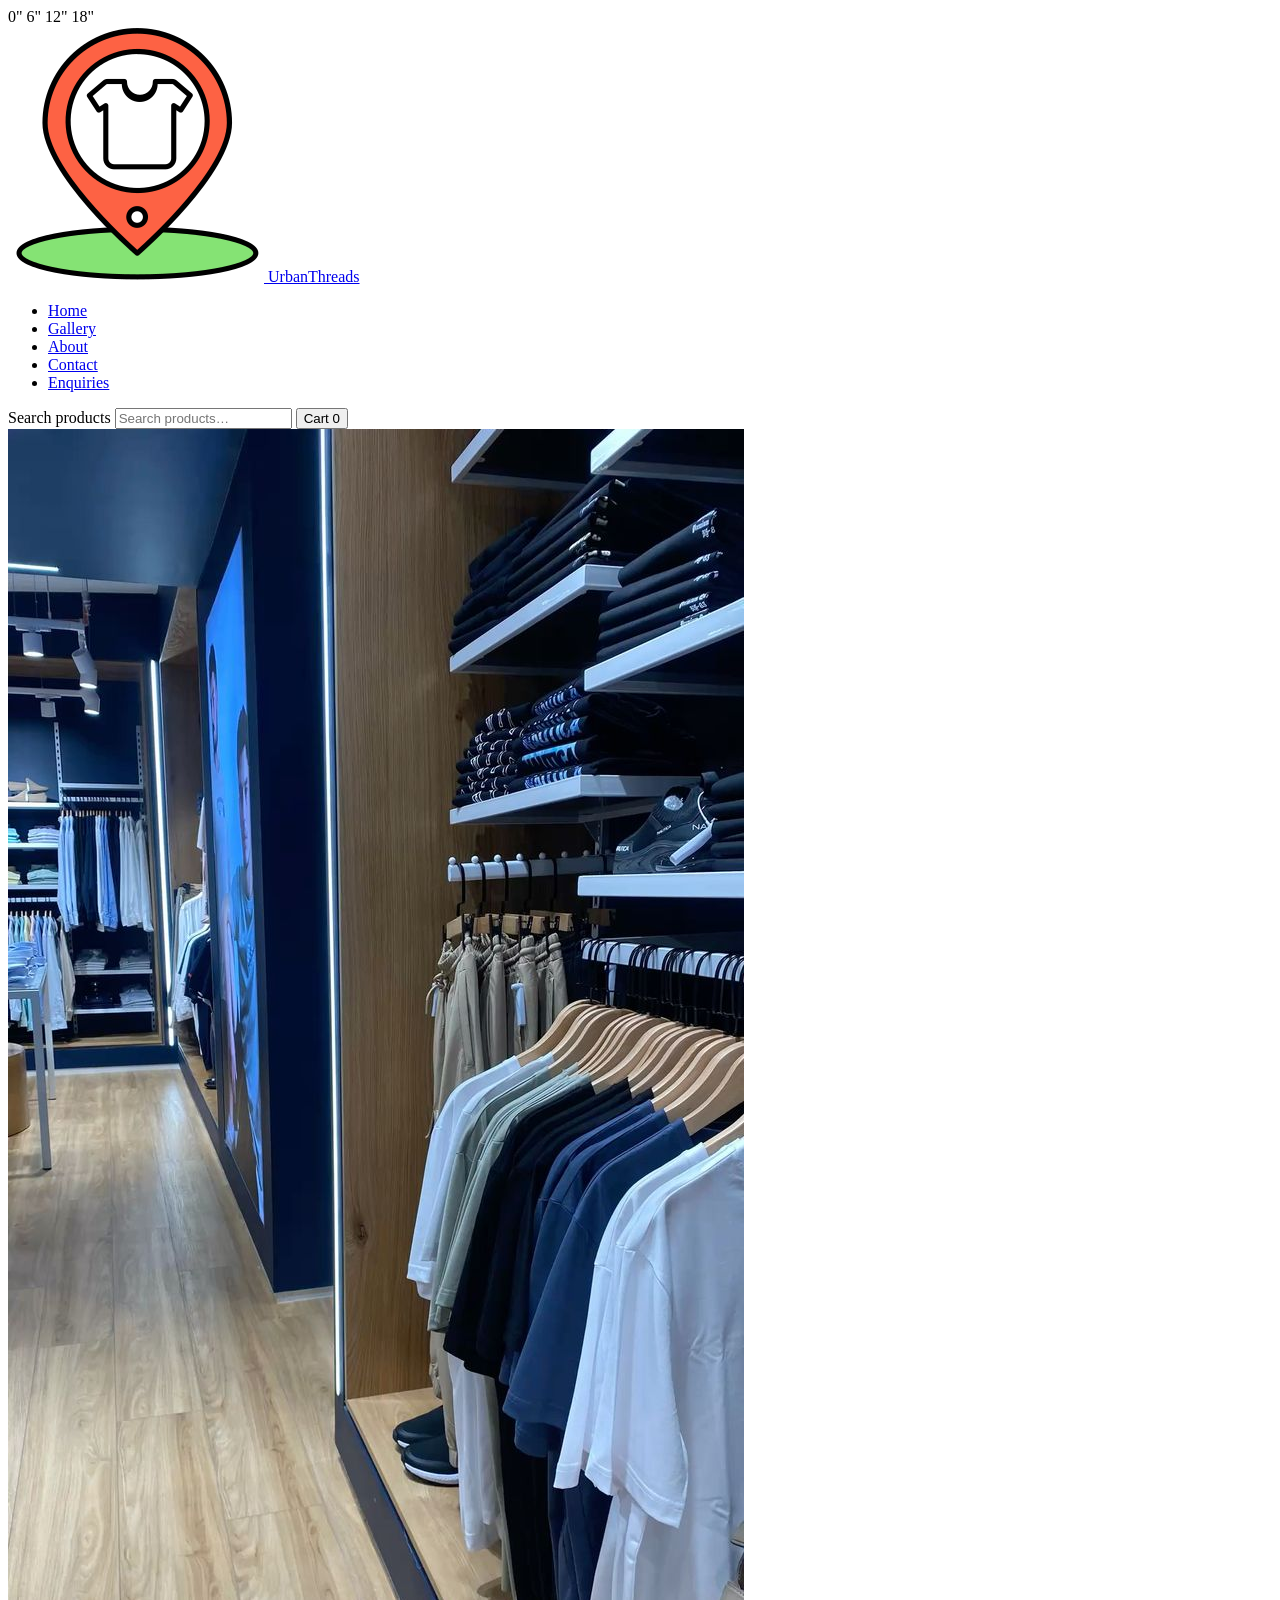
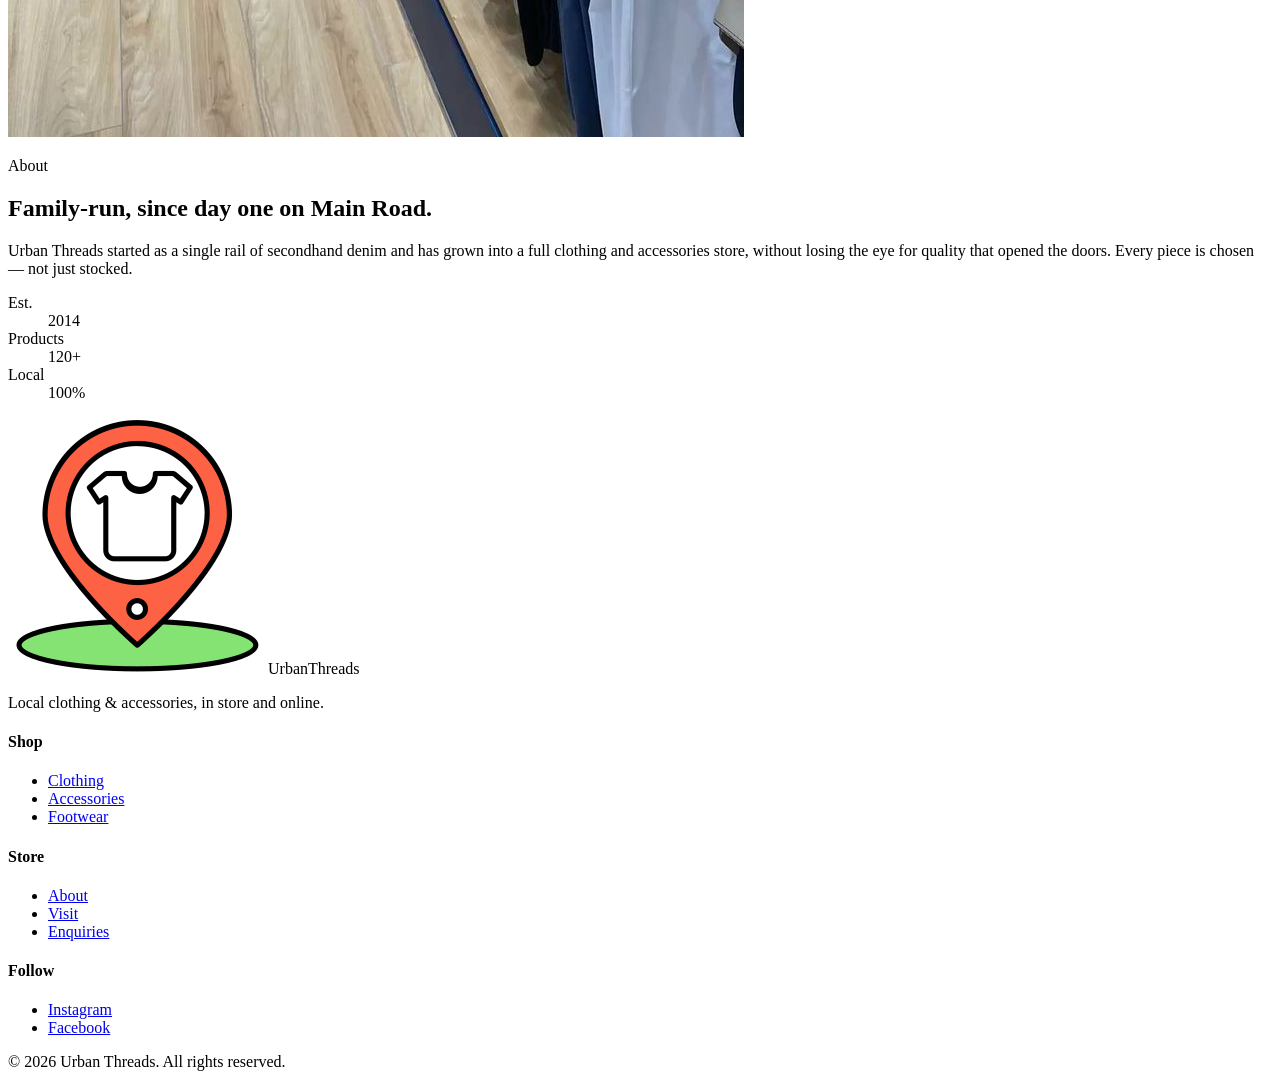
==== about.html @ 8c16b731 "docs: add README file" ====
<!DOCTYPE html>
<html lang="en">
<head>
  <meta charset="UTF-8">
  <meta name="viewport" content="width=device-width, initial-scale=1.0">
  <title>About — Urban Threads</title>
  <meta name="description" content="About Urban Threads: a local, family-run clothing and accessories store.">
  <link rel="preconnect" href="https://fonts.googleapis.com">
  <link href="https://fonts.googleapis.com/css2?family=Oswald:wght@500;600;700&family=Work+Sans:wght@400;500;600&family=Space+Mono:wght@400;700&display=swap" rel="stylesheet">
  <link rel="stylesheet" href="css/style.css">
</head>
<body>

  <!-- Signature element: a vertical "tape measure" rail that runs the length of the page,
       marking each section like inches on a tailor's tape. Ties the tailoring/thread
       theme of the store into the site's structure instead of a decorative flourish. -->
  <div class="tape-rail" aria-hidden="true">
    <span class="tape-mark" data-label="SHOP">0"</span>
    <span class="tape-mark" data-label="ABOUT">6"</span>
    <span class="tape-mark" data-label="VISIT">12"</span>
    <span class="tape-mark" data-label="ASK">18"</span>
  </div>

  <!-- ===== HEADER ===== -->
  <header class="site-header" id="top">
    <div class="header-inner">
      <a href="index.html" class="logo-link">
        <img class="logo-icon" src="images/logo-icon.png" alt="Urban Threads store icon">
        <span class="logo">Urban<span>Threads</span></span>
      </a>

      <nav class="main-nav" aria-label="Primary">
        <ul>
          <li><a href="index.html">Home</a></li>
          <li><a href="gallery.html">Gallery</a></li>
          <li><a href="about.html" class="is-active">About</a></li>
          <li><a href="contact.html">Contact</a></li>
          <li><a href="enquiries.html">Enquiries</a></li>
        </ul>
      </nav>

      <div class="header-actions">
        <label class="search-field">
          <span class="visually-hidden">Search products</span>
          <input type="search" placeholder="Search products…" name="q">
        </label>
        <button class="cart-btn" type="button" aria-label="View cart">
          Cart <span class="cart-count" id="cartCount">0</span>
        </button>
      </div>
    </div>
  </header>

  <main id="main-content">

    <!-- ===== ABOUT ===== -->
    <section class="about" id="about">
      <div class="about-media">
        <img src="images/products/Image6.jpg" alt="Interior of a clothing store with a rack of clothes and shoes">
      </div>
      <div class="about-copy">
        <p class="eyebrow">About</p>
        <h2>Family-run, since day one on Main Road.</h2>
        <p>Urban Threads started as a single rail of secondhand denim and has grown into a
          full clothing and accessories store, without losing the eye for quality that opened
          the doors. Every piece is chosen — not just stocked.</p>
      </div>
      <dl class="about-stats">
        <div><dt>Est.</dt><dd>2014</dd></div>
        <div><dt>Products</dt><dd>120+</dd></div>
        <div><dt>Local</dt><dd>100%</dd></div>
      </dl>
    </section>

  </main>

  <!-- ===== FOOTER ===== -->
  <footer class="site-footer">
    <div class="footer-inner">
      <div class="footer-brand">
        <p class="logo-link footer-logo">
          <img class="logo-icon" src="images/logo-icon.png" alt="Urban Threads store icon">
          <span class="logo">Urban<span>Threads</span></span>
        </p>
        <p>Local clothing &amp; accessories, in store and online.</p>
      </div>
      <div class="footer-cols">
        <div>
          <h4>Shop</h4>
          <ul>
            <li><a href="gallery.html">Clothing</a></li>
            <li><a href="gallery.html">Accessories</a></li>
            <li><a href="gallery.html">Footwear</a></li>
          </ul>
        </div>
        <div>
          <h4>Store</h4>
          <ul>
            <li><a href="about.html">About</a></li>
            <li><a href="contact.html">Visit</a></li>
            <li><a href="enquiries.html">Enquiries</a></li>
          </ul>
        </div>
        <div>
          <h4>Follow</h4>
          <ul>
            <li><a href="#">Instagram</a></li>
            <li><a href="#">Facebook</a></li>
          </ul>
        </div>
      </div>
    </div>
    <p class="footer-legal">&copy; 2026 Urban Threads. All rights reserved.</p>
  </footer>

  <script src="js/script.js"></script>
</body>
</html>
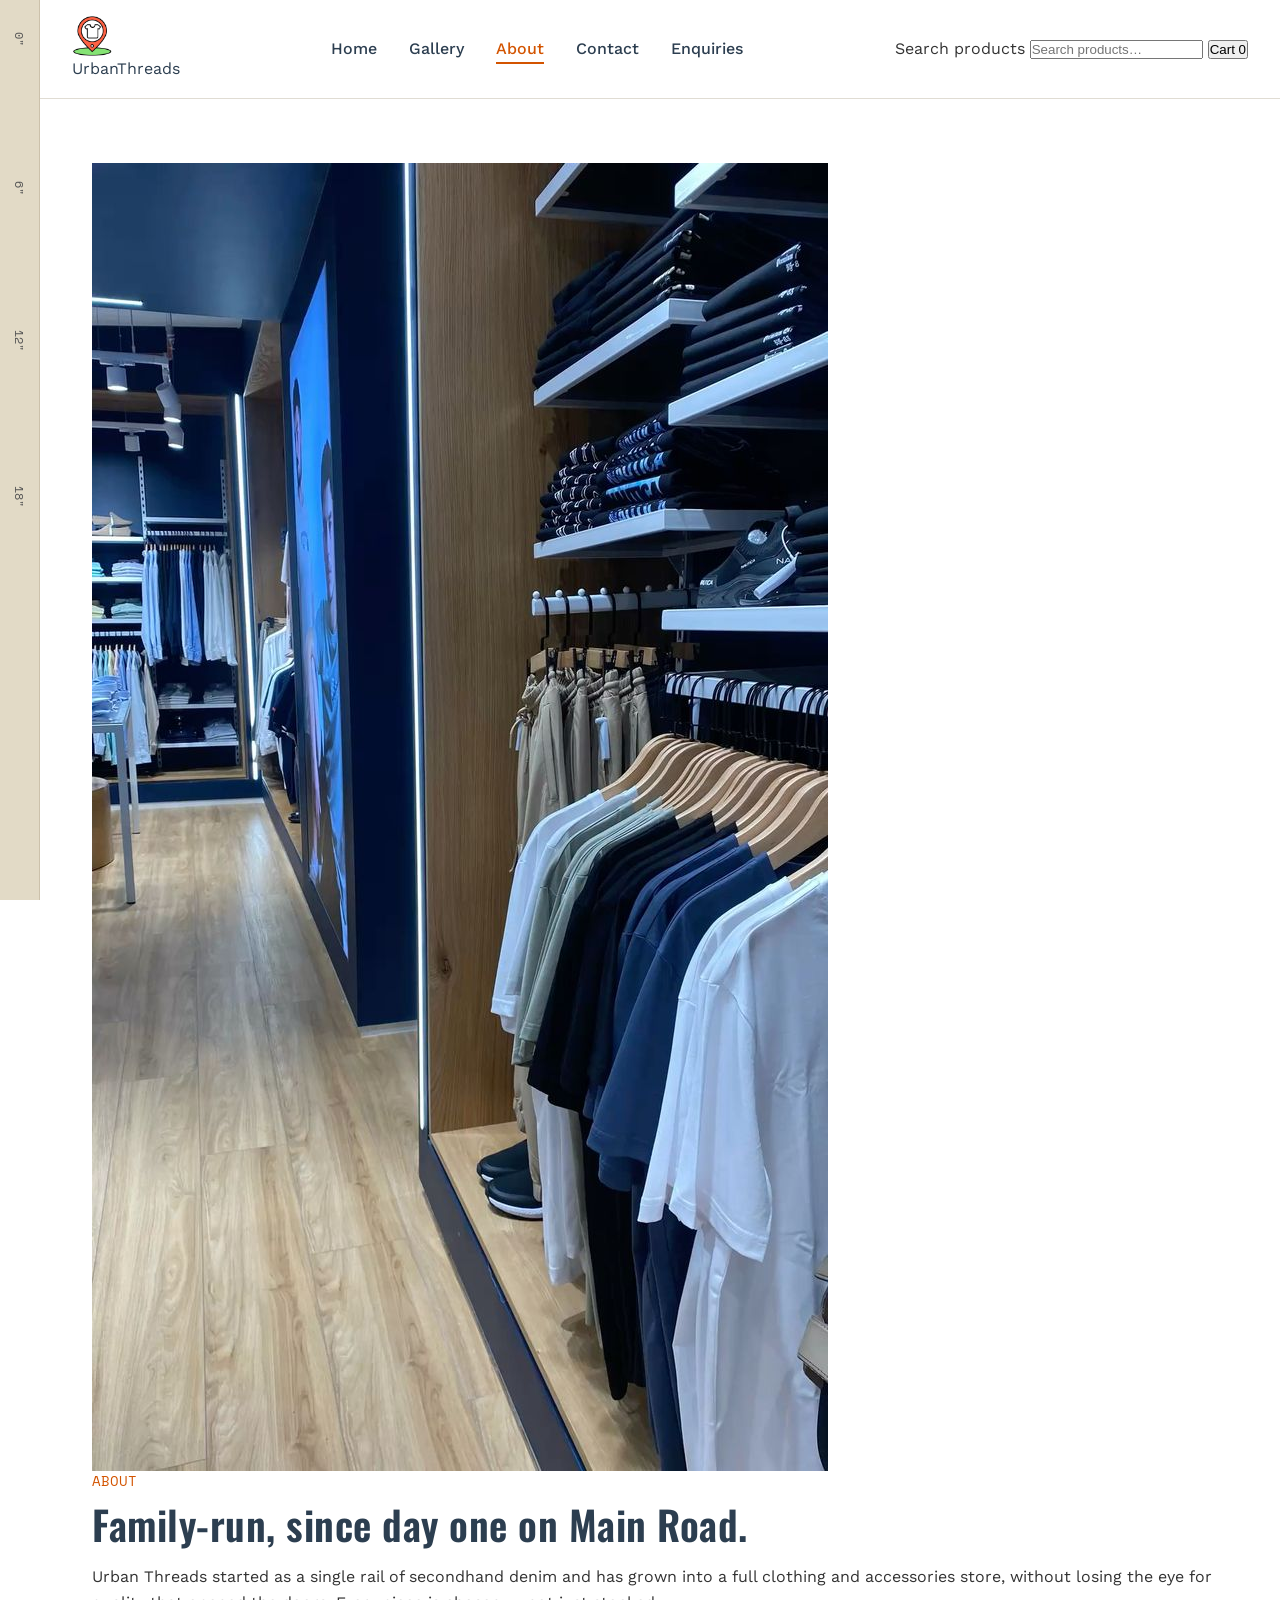
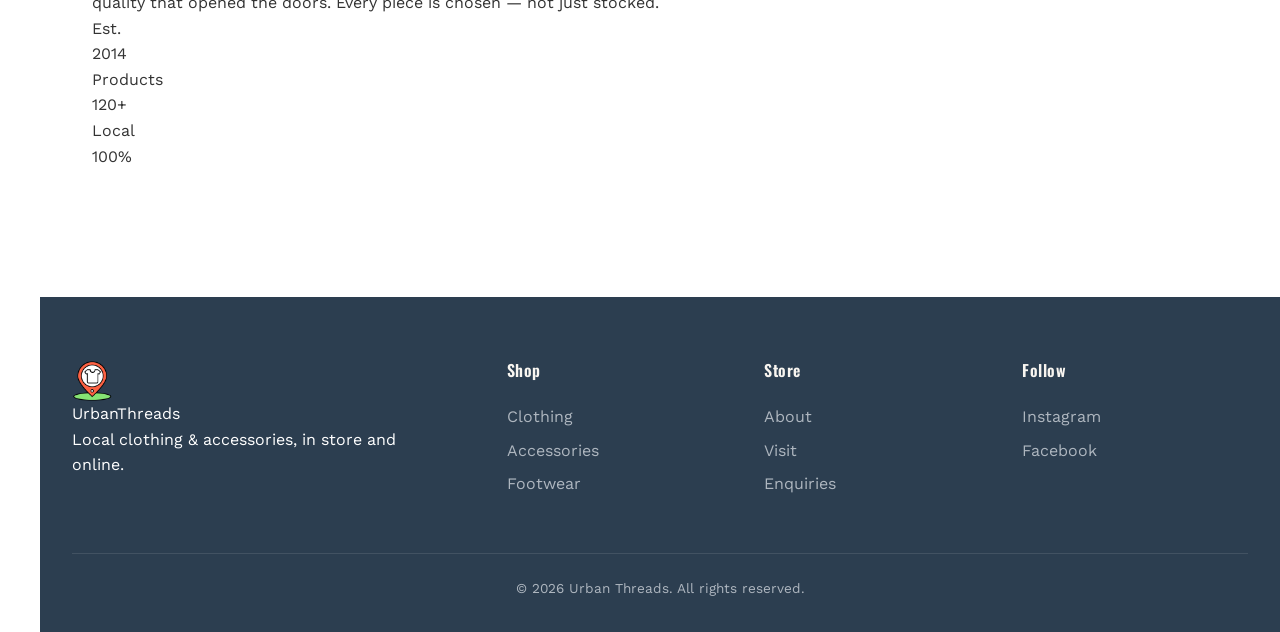
==== commit f1877e98: "feat: add redirecting urls to social media" ====
--- a/about.html
+++ b/about.html
@@ -104,8 +104,8 @@
         <div>
           <h4>Follow</h4>
           <ul>
-            <li><a href="#">Instagram</a></li>
-            <li><a href="#">Facebook</a></li>
+            <li><a href="https://instagram.com">Instagram</a></li>
+            <li><a href="https://facebook.com">Facebook</a></li>
           </ul>
         </div>
       </div>
@@ -113,6 +113,6 @@
     <p class="footer-legal">&copy; 2026 Urban Threads. All rights reserved.</p>
   </footer>
 
-  <script src="js/script.js"></script>
+  <!--<script src="js/script.js"></script>-->
 </body>
 </html>
--- a/css/style.css
+++ b/css/style.css
@@ -0,0 +1,387 @@
+*, *::before, *::after {
+  box-sizing: border-box;
+  margin: 0;
+  padding: 0;
+}
+
+:root {
+  --primary-color: #2c3e50;
+  --secondary-color: #f8f5f0;
+  --accent-color: #d35400;
+  --text-color: #333333;
+  --text-light: #666666;
+  --border-color: #e0dcd3;
+  --bg-color: #ffffff;
+
+  --font-base: 'Work Sans', sans-serif;
+  --font-heading: 'Oswald', sans-serif;
+  --font-mono: 'Space Mono', monospace;
+}
+
+body {
+  font-family: var(--font-base);
+  font-size: 1rem;
+  line-height: 1.6;
+  color: var(--text-color);
+  background-color: var(--bg-color);
+  padding-left: 40px;
+}
+
+/* Global Image Fixes */
+img {
+  max-width: 100%;
+  height: auto;
+  display: block;
+}
+
+.logo-icon {
+  height: 40px;
+  width: auto;
+  margin-right: 10px;
+  vertical-align: middle;
+}
+
+h1, h2, h3, h4 {
+  font-family: var(--font-heading);
+  font-weight: 600;
+  line-height: 1.2;
+  margin-bottom: 1rem;
+  letter-spacing: 0.5px;
+  color: var(--primary-color);
+}
+
+h1 { font-size: 3.5rem; text-transform: uppercase; }
+h2 { font-size: 2.5rem; }
+h3 { font-size: 1.25rem; text-transform: uppercase; }
+
+a {
+  color: var(--primary-color);
+  text-decoration: none;
+  transition: color 0.3s ease;
+}
+
+a:hover, a:focus {
+  color: var(--accent-color);
+}
+
+.eyebrow {
+  font-family: var(--font-mono);
+  font-size: 0.85rem;
+  color: var(--accent-color);
+  text-transform: uppercase;
+  margin-bottom: 0.5rem;
+}
+
+.site-header {
+  border-bottom: 1px solid var(--border-color);
+  padding: 1rem 2rem;
+  position: sticky;
+  top: 0;
+  background-color: rgba(255, 255, 255, 0.98);
+  z-index: 100;
+}
+
+.header-inner {
+  display: flex;
+  justify-content: space-between;
+  align-items: center;
+  max-width: 1200px;
+  margin: 0 auto;
+}
+
+.main-nav ul {
+  display: flex;
+  list-style: none;
+  gap: 2rem;
+}
+
+.main-nav a {
+  font-weight: 500;
+  padding-bottom: 0.25rem;
+}
+
+.main-nav a.is-active {
+  border-bottom: 2px solid var(--accent-color);
+  color: var(--accent-color);
+}
+
+#main-content {
+  max-width: 1200px;
+  margin: 0 auto;
+  padding: 0 2rem;
+}
+
+section {
+  padding: 4rem 0;
+}
+
+.hero {
+  display: flex;
+  align-items: center;
+  gap: 4rem;
+  min-height: 60vh;
+}
+
+.hero-copy {
+  flex: 1;
+}
+
+.hero-sub {
+  font-size: 1.1rem;
+  color: var(--text-light);
+  margin-bottom: 2rem;
+  max-width: 500px;
+}
+
+.hero-tag {
+  flex: 1;
+  position: relative;
+}
+
+.hero-tag img {
+  border-radius: 4px;
+  box-shadow: 0 20px 40px rgba(0,0,0,0.1);
+  object-fit: cover;
+  height: 600px;
+  width: 100%;
+}
+
+.hero-actions {
+  display: flex;
+  gap: 1rem;
+}
+
+.store-banner {
+  padding: 0;
+  margin: 2rem 0 4rem;
+}
+
+.store-banner img {
+  width: 100%;
+  height: 400px;
+  object-fit: cover;
+  border-radius: 4px;
+}
+
+.product-grid {
+  display: grid;
+  grid-template-columns: repeat(auto-fit, minmax(260px, 1fr));
+  gap: 2rem;
+  list-style: none;
+  padding: 2rem 0;
+}
+
+.product-card {
+  border: 1px solid var(--border-color);
+  padding: 1rem;
+  background-color: var(--secondary-color);
+  border-radius: 4px;
+  transition: transform 0.3s ease, box-shadow 0.3s ease;
+  text-align: center;
+}
+
+.product-card:hover {
+  transform: translateY(-5px);
+  box-shadow: 0 12px 24px rgba(0,0,0,0.08);
+}
+
+.product-image {
+  margin-bottom: 1rem;
+  overflow: hidden;
+  border-radius: 2px;
+}
+
+.product-image img {
+  width: 100%;
+  aspect-ratio: 4/5;
+  object-fit: cover;
+}
+
+.product-cat {
+  font-family: var(--font-mono);
+  font-size: 0.75rem;
+  color: var(--text-light);
+}
+
+.product-price {
+  font-weight: 600;
+  color: var(--accent-color);
+  margin-bottom: 1rem;
+}
+
+/* Buttons */
+.btn {
+  display: inline-block;
+  padding: 0.8rem 1.5rem;
+  font-family: var(--font-heading);
+  text-transform: uppercase;
+  letter-spacing: 1px;
+  border: none;
+  border-radius: 2px;
+  cursor: pointer;
+  transition: all 0.2s ease;
+  text-align: center;
+}
+
+.btn-primary {
+  background-color: var(--primary-color);
+  color: #fff;
+}
+
+.btn-primary:hover {
+  background-color: var(--accent-color);
+  color: #fff;
+}
+
+.btn-ghost {
+  background-color: transparent;
+  color: var(--primary-color);
+  border: 2px solid var(--primary-color);
+}
+
+.btn-ghost:hover {
+  background-color: var(--primary-color);
+  color: #fff;
+}
+
+.btn-add {
+  width: 100%;
+  background-color: #fff;
+  color: var(--primary-color);
+  border: 1px solid var(--border-color);
+}
+
+.btn-add:hover {
+  border-color: var(--primary-color);
+}
+
+/* Tape Rail */
+.tape-rail {
+  position: fixed;
+  left: 0;
+  top: 0;
+  bottom: 0;
+  width: 40px;
+  background-color: #e2dac6;
+  border-right: 1px solid #ccc1ab;
+  display: flex;
+  flex-direction: column;
+  align-items: center;
+  padding-top: 2rem;
+  gap: 15vh;
+  z-index: 50;
+}
+
+.tape-mark {
+  font-family: var(--font-mono);
+  font-size: 0.75rem;
+  color: #555;
+  writing-mode: vertical-rl;
+  text-orientation: mixed;
+}
+
+/* Footer */
+.site-footer {
+  background-color: var(--primary-color);
+  color: #fff;
+  padding: 4rem 2rem 2rem;
+  margin-top: 4rem;
+}
+
+.footer-inner {
+  display: grid;
+  grid-template-columns: 1fr 2fr;
+  gap: 4rem;
+  max-width: 1200px;
+  margin: 0 auto;
+}
+
+.footer-cols {
+  display: grid;
+  grid-template-columns: repeat(3, 1fr);
+  gap: 2rem;
+}
+
+.footer-cols h4 {
+  color: var(--secondary-color);
+  margin-bottom: 1.5rem;
+}
+
+.footer-cols ul {
+  list-style: none;
+}
+
+.footer-cols li {
+  margin-bottom: 0.5rem;
+}
+
+.footer-cols a {
+  color: #aeb6bf;
+}
+
+.footer-cols a:hover {
+  color: #fff;
+}
+
+.footer-legal {
+  max-width: 1200px;
+  margin: 3rem auto 0;
+  padding-top: 1.5rem;
+  border-top: 1px solid rgba(255,255,255,0.1);
+  text-align: center;
+  font-size: 0.85rem;
+  color: #aeb6bf;
+}
+
+@media (max-width: 900px) {
+  .hero {
+    flex-direction: column;
+    text-align: center;
+    gap: 2rem;
+  }
+
+  .hero-sub {
+    margin: 0 auto 2rem;
+  }
+
+  .hero-actions {
+    justify-content: center;
+  }
+
+  .hero-tag img {
+    height: 400px;
+  }
+
+  .footer-inner {
+    grid-template-columns: 1fr;
+    text-align: center;
+  }
+
+  .footer-cols {
+    grid-template-columns: 1fr;
+  }
+}
+
+@media (max-width: 768px) {
+  body {
+    padding-left: 0;
+  }
+
+  .tape-rail {
+    display: none;
+  }
+
+  .header-inner {
+    flex-direction: column;
+    gap: 1.5rem;
+  }
+
+  .main-nav ul {
+    flex-wrap: wrap;
+    justify-content: center;
+    gap: 1rem;
+  }
+
+  h1 { font-size: 2.5rem; }
+  h2 { font-size: 2rem; }
+}
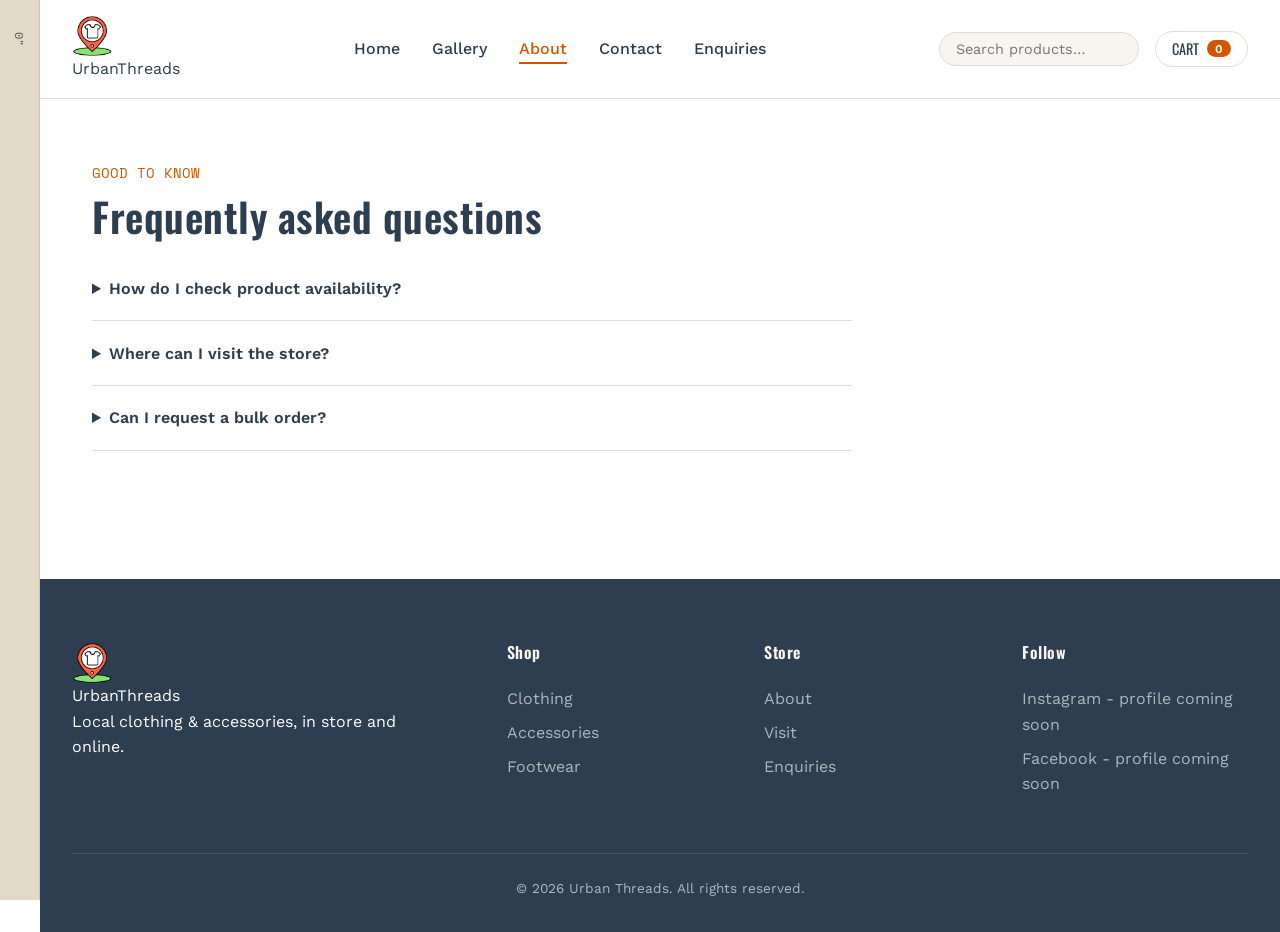
==== commit 76d100d9: "changed the pages to be dynamic and renamed some of the elements" ====
--- a/about.html
+++ b/about.html
@@ -4,21 +4,17 @@
   <meta charset="UTF-8">
   <meta name="viewport" content="width=device-width, initial-scale=1.0">
   <title>About — Urban Threads</title>
-  <meta name="description" content="About Urban Threads: a local, family-run clothing and accessories store.">
   <link rel="preconnect" href="https://fonts.googleapis.com">
   <link href="https://fonts.googleapis.com/css2?family=Oswald:wght@500;600;700&family=Work+Sans:wght@400;500;600&family=Space+Mono:wght@400;700&display=swap" rel="stylesheet">
   <link rel="stylesheet" href="css/style.css">
+	<meta name="keywords" content="Urban Threads, Pretoria clothing, boutique, fashion, local wear">
+	<meta name="description" content="Meet Urban Threads, a family-run Pretoria clothing boutique established in 2014, and learn about our locally selected clothing and accessories.">
+	<link rel="canonical" href="https://splendorous-bienenstitch-e1a401.netlify.app/about">
 </head>
 <body>
 
-  <!-- Signature element: a vertical "tape measure" rail that runs the length of the page,
-       marking each section like inches on a tailor's tape. Ties the tailoring/thread
-       theme of the store into the site's structure instead of a decorative flourish. -->
   <div class="tape-rail" aria-hidden="true">
     <span class="tape-mark" data-label="SHOP">0"</span>
-    <span class="tape-mark" data-label="ABOUT">6"</span>
-    <span class="tape-mark" data-label="VISIT">12"</span>
-    <span class="tape-mark" data-label="ASK">18"</span>
   </div>
 
   <!-- ===== HEADER ===== -->
@@ -51,28 +47,23 @@
     </div>
   </header>
 
-  <main id="main-content">
-
-    <!-- ===== ABOUT ===== -->
-    <section class="about" id="about">
-      <div class="about-media">
-        <img src="images/products/Image6.jpg" alt="Interior of a clothing store with a rack of clothes and shoes">
-      </div>
-      <div class="about-copy">
-        <p class="eyebrow">About</p>
-        <h2>Family-run, since day one on Main Road.</h2>
-        <p>Urban Threads started as a single rail of secondhand denim and has grown into a
-          full clothing and accessories store, without losing the eye for quality that opened
-          the doors. Every piece is chosen — not just stocked.</p>
-      </div>
-      <dl class="about-stats">
-        <div><dt>Est.</dt><dd>2014</dd></div>
-        <div><dt>Products</dt><dd>120+</dd></div>
-        <div><dt>Local</dt><dd>100%</dd></div>
-      </dl>
-    </section>
-
-  </main>
+	<main id="main-content">
+		 <section class="faq" aria-labelledby="faq-heading">
+				<p class="eyebrow">Good to know</p>
+				<h2 id="faq-heading">Frequently asked questions</h2>
+				<details><summary>How do I check product availability?</summary>
+					 <p>Choose a product on our <a href="enquiries.html">enquiry form</a>. Our team confirms stock and sizes before you order.</p>
+				</details>
+				<details>
+					 <summary>Where can I visit the store?</summary>
+					 <p>Find us at 214 Troye Street, Pretoria. See <a href="contact.html">opening hours and the interactive map</a>.</p>
+				</details>
+				<details>
+					 <summary>Can I request a bulk order?</summary>
+					 <p>Select “Bulk order” on the enquiry form and include quantities and sizes. Listed prices are indicative; the team confirms your quote.</p>
+				</details>
+		 </section>
+	</main>
 
   <!-- ===== FOOTER ===== -->
   <footer class="site-footer">
@@ -104,8 +95,8 @@
         <div>
           <h4>Follow</h4>
           <ul>
-            <li><a href="https://instagram.com">Instagram</a></li>
-            <li><a href="https://facebook.com">Facebook</a></li>
+            <li><a href="https://instagram.com">Instagram - profile coming soon</a></li>
+            <li><a href="https://facebook.com">Facebook - profile coming soon</a></li>
           </ul>
         </div>
       </div>
@@ -113,6 +104,6 @@
     <p class="footer-legal">&copy; 2026 Urban Threads. All rights reserved.</p>
   </footer>
 
-  <!--<script src="js/script.js"></script>-->
+	<script defer src="js/script.js"></script>
 </body>
 </html>
--- a/css/style.css
+++ b/css/style.css
@@ -105,6 +105,72 @@
   color: var(--accent-color);
 }
 
+.visually-hidden {
+  position: absolute;
+  width: 1px;
+  height: 1px;
+  padding: 0;
+  margin: -1px;
+  overflow: hidden;
+  clip: rect(0, 0, 0, 0);
+  white-space: nowrap;
+  border: 0;
+}
+
+.header-actions {
+  display: flex;
+  align-items: center;
+  gap: 1rem;
+}
+
+.search-field input {
+  padding: 0.5rem 1rem;
+  border: 1px solid var(--border-color);
+  border-radius: 20px;
+  font-family: var(--font-base);
+  font-size: 0.9rem;
+  background-color: var(--secondary-color);
+  transition: border-color 0.2s ease;
+  width: 200px;
+}
+
+.search-field input:focus {
+  outline: none;
+  border-color: var(--accent-color);
+}
+
+.cart-btn {
+  background-color: transparent;
+  border: 1px solid var(--border-color);
+  padding: 0.4rem 1rem;
+  border-radius: 20px;
+  font-family: var(--font-heading);
+  text-transform: uppercase;
+  font-size: 0.9rem;
+  color: var(--primary-color);
+  cursor: pointer;
+  display: flex;
+  align-items: center;
+  gap: 0.5rem;
+  transition: all 0.2s ease;
+}
+
+.cart-btn:hover {
+  background-color: var(--primary-color);
+  color: #fff;
+  border-color: var(--primary-color);
+}
+
+.cart-count {
+  background-color: var(--accent-color);
+  color: #fff;
+  border-radius: 50px;
+  padding: 0.1rem 0.5rem;
+  font-family: var(--font-base);
+  font-size: 0.75rem;
+  font-weight: 600;
+}
+
 #main-content {
   max-width: 1200px;
   margin: 0 auto;
@@ -161,6 +227,32 @@
   height: 400px;
   object-fit: cover;
   border-radius: 4px;
+}
+
+.filter-bar {
+  display: flex;
+  gap: 1rem;
+  margin-bottom: 3rem;
+  flex-wrap: wrap;
+}
+
+.filter-chip {
+  background-color: transparent;
+  border: 1px solid var(--border-color);
+  padding: 0.5rem 1.5rem;
+  border-radius: 25px; /* Creates the pill shape */
+  font-family: var(--font-base);
+  font-size: 0.9rem;
+  color: var(--text-color);
+  cursor: pointer;
+  transition: all 0.2s ease;
+}
+
+.filter-chip:hover,
+.filter-chip.is-active {
+  background-color: var(--primary-color);
+  color: #fff;
+  border-color: var(--primary-color);
 }
 
 .product-grid {
@@ -385,3 +477,388 @@
   h1 { font-size: 2.5rem; }
   h2 { font-size: 2rem; }
 }
+
+.about {
+  display: grid;
+  grid-template-columns: 1fr 1fr;
+  gap: 4rem;
+  align-items: center;
+}
+
+.about-media img {
+  border-radius: 4px;
+  box-shadow: 0 20px 40px rgba(0,0,0,0.08);
+  width: 100%;
+  height: 600px;
+  object-fit: cover;
+}
+
+.about-stats {
+  grid-column: 1 / -1; /* Spans across the entire bottom of the grid */
+  display: flex;
+  justify-content: space-around;
+  margin-top: 2rem;
+  padding-top: 4rem;
+  border-top: 1px solid var(--border-color);
+}
+
+.about-stats div {
+  text-align: center;
+}
+
+.about-stats dt {
+  font-family: var(--font-mono);
+  font-size: 0.85rem;
+  color: var(--accent-color);
+  text-transform: uppercase;
+  letter-spacing: 1px;
+}
+
+.about-stats dd {
+  font-family: var(--font-heading);
+  font-size: 3.5rem;
+  color: var(--primary-color);
+  font-weight: 600;
+  line-height: 1.1;
+}
+
+.visit-grid {
+  display: grid;
+  grid-template-columns: repeat(auto-fit, minmax(300px, 1fr));
+  gap: 2rem;
+  margin-top: 2rem;
+}
+
+.visit-card {
+  background-color: var(--secondary-color);
+  padding: 2rem;
+  border-radius: 4px;
+  border: 1px solid var(--border-color);
+}
+
+.map-placeholder {
+  background-color: #e0dcd3;
+  height: 200px;
+  display: flex;
+  align-items: center;
+  justify-content: center;
+  font-family: var(--font-mono);
+  color: var(--text-light);
+  border-radius: 2px;
+}
+
+.enquiry-form, .newsletter-form {
+  max-width: 600px;
+  display: flex;
+  flex-direction: column;
+  gap: 1.5rem;
+  margin-top: 2rem;
+}
+
+.enquiry-form label {
+  display: flex;
+  flex-direction: column;
+  gap: 0.5rem;
+  font-weight: 500;
+  color: var(--primary-color);
+}
+
+.enquiry-form input,
+.enquiry-form textarea,
+.newsletter-form input {
+  padding: 0.8rem 1rem;
+  border: 1px solid var(--border-color);
+  border-radius: 2px;
+  font-family: var(--font-base);
+  font-size: 1rem;
+  background-color: var(--secondary-color);
+}
+
+.enquiry-form input:focus,
+.enquiry-form textarea:focus {
+  outline: none;
+  border-color: var(--accent-color);
+}
+
+.newsletter {
+  background-color: var(--secondary-color);
+  padding: 4rem;
+  border-radius: 4px;
+  text-align: center;
+  margin-top: 4rem;
+}
+
+.newsletter-form {
+  margin: 2rem auto 0;
+  flex-direction: row;
+}
+
+.newsletter-form input {
+  flex: 1;
+  background-color: #fff;
+}
+
+@media (max-width: 900px) {
+  .about {
+    grid-template-columns: 1fr;
+    text-align: center;
+    gap: 2rem;
+  }
+
+  .about-media img {
+    height: 400px;
+  }
+
+  .about-stats {
+    flex-direction: column;
+    gap: 3rem;
+  }
+
+  .newsletter-form {
+    flex-direction: column;
+  }
+}
+
+.enquiry-form {
+  display: flex;
+  flex-direction: column;
+  max-width: 600px;
+  gap: 1.5rem;
+  margin-top: 2rem;
+}
+
+.enquiry-form label {
+  display: flex;
+  flex-direction: column;
+  gap: 0.5rem;
+  font-weight: 500;
+  color: var(--primary-color);
+}
+
+.enquiry-form input,
+.enquiry-form textarea {
+  width: 100%;
+  padding: 0.8rem 1rem;
+  border: 1px solid var(--border-color);
+  border-radius: 2px;
+  font-family: var(--font-base);
+  font-size: 1rem;
+  background-color: var(--secondary-color);
+  transition: border-color 0.2s ease;
+}
+
+.newsletter-form input {
+  flex: 1;
+  padding: 0.8rem 1rem;
+  border: 1px solid var(--border-color);
+  border-radius: 2px;
+  font-family: var(--font-base);
+  font-size: 1rem;
+}
+
+.enquiry-form input:focus,
+.enquiry-form textarea:focus,
+.newsletter-form input:focus {
+  outline: none;
+  border-color: var(--accent-color);
+}
+
+.enquiry-form .btn {
+  align-self: flex-start; /* Stops the submit button from stretching to 100% width */
+  margin-top: 0.5rem;
+}
+
+.newsletter {
+  background-color: var(--secondary-color);
+  padding: 4rem 2rem;
+  border-radius: 4px;
+  text-align: center;
+  margin-top: 4rem;
+}
+
+.newsletter-form {
+  display: flex;
+  flex-direction: row;
+  max-width: 500px;
+  margin: 2rem auto 0;
+  gap: 1rem;
+}
+
+@media (max-width: 900px) {
+  .about {
+    grid-template-columns: 1fr;
+    text-align: center;
+    gap: 2rem;
+  }
+
+  .about-media img {
+    height: 400px;
+  }
+
+  .about-stats {
+    flex-direction: column;
+    gap: 3rem;
+  }
+
+  .newsletter-form {
+    flex-direction: column;
+  }
+
+  .enquiry-form .btn {
+    align-self: stretch;
+  }
+}
+
+
+/* Cart Drawer Styles */
+.cart-drawer {
+	display: none;
+	position: fixed;
+	z-index: 10000;
+	top: 0;
+	left: 0;
+	width: 100%;
+	height: 100%;
+	background-color: rgba(0, 0, 0, 0.6);
+	justify-content: flex-end;
+}
+
+.cart-drawer-content {
+	background: #ffffff;
+	width: 100%;
+	max-width: 400px;
+	height: 100%;
+	display: flex;
+	flex-direction: column;
+	box-shadow: -4px 0 15px rgba(0,0,0,0.2);
+	padding: 1.5rem;
+	box-sizing: border-box;
+}
+
+.cart-drawer-header {
+	display: flex;
+	justify-content: space-between;
+	align-items: center;
+	border-bottom: 1px solid #eee;
+	padding-bottom: 1rem;
+}
+
+.cart-close {
+	font-size: 28px;
+	cursor: pointer;
+	color: #333;
+}
+
+.cart-items-container {
+	flex: 1;
+	overflow-y: auto;
+	padding: 1rem 0;
+}
+
+.empty-cart-msg {
+	color: #777;
+	text-align: center;
+	margin-top: 2rem;
+}
+
+.cart-item-row {
+	display: flex;
+	align-items: center;
+	gap: 1rem;
+	margin-bottom: 1rem;
+	border-bottom: 1px solid #f5f5f5;
+	padding-bottom: 0.75rem;
+}
+
+.cart-item-img {
+	width: 50px;
+	height: 50px;
+	object-fit: cover;
+	border-radius: 4px;
+}
+
+.cart-item-details {
+	flex: 1;
+}
+
+.cart-item-details h4 {
+	font-size: 0.95rem;
+	margin: 0 0 4px 0;
+}
+
+.cart-item-details p {
+	font-size: 0.85rem;
+	color: #666;
+	margin: 0;
+}
+
+.cart-item-remove {
+	background: none;
+	border: none;
+	font-size: 20px;
+	color: #d9534f;
+	cursor: pointer;
+}
+
+.cart-drawer-footer {
+	border-top: 1px solid #eee;
+	padding-top: 1rem;
+}
+
+.cart-total {
+	font-size: 1.1rem;
+	font-weight: bold;
+	margin-bottom: 1rem;
+	display: flex;
+	justify-content: space-between;
+}
+
+.checkout-btn {
+	width: 100%;
+	padding: 0.75rem;
+	background-color: #111;
+	color: #fff;
+	border: none;
+	border-radius: 4px;
+	cursor: pointer;
+	font-weight: bold;
+}
+.checkout-btn:hover {
+	background-color: #333;
+}
+
+[hidden] { display: none !important; }
+:focus-visible { outline: 3px solid var(--accent-color); outline-offset: 4px; }
+.enquiry-form select, .sort-control select {
+  width: 100%; padding: .8rem 1rem; border: 1px solid var(--border-color);
+  background: var(--secondary-color); color: var(--text-color); font: inherit;
+}
+.sort-control { display: block; max-width: 280px; margin-bottom: 1rem; }
+.error-msg { color: #a32222; font-size: .875rem; }
+[aria-invalid="true"] { border-color: #a32222; }
+.form-status { max-width: 600px; overflow-wrap: anywhere; }
+button:disabled { opacity: .65; cursor: wait; }
+.faq details { border-bottom: 1px solid var(--border-color); padding: 1.2rem 0; max-width: 760px; }
+.faq summary { cursor: pointer; font-weight: 600; color: var(--primary-color); }
+.faq details p { padding-top: 1rem; }
+.image-trigger { border: 0; width: 100%; background: transparent; cursor: zoom-in; }
+.lightbox { border: 0; border-radius: 4px; margin: auto; padding: 1.5rem; background: var(--secondary-color); max-width: 92vw; max-height: 92vh; }
+.lightbox::backdrop { background: rgba(24,32,38,.85); }
+.lightbox-content { max-height: 70vh; max-width: 80vw; width: auto; margin: auto; object-fit: contain; }
+.lightbox-close { display: block; margin: 0 0 1rem auto; padding: .5rem 1rem; cursor: pointer; }
+.lightbox-caption { margin-top: 1rem; }
+.lightbox[open] { animation: reveal .2s ease-out; }
+@keyframes reveal { from { opacity: 0; transform: translateY(8px); } to { opacity: 1; transform: translateY(0); } }
+@media (max-width: 1100px) { .header-inner { flex-wrap: wrap; gap: 1rem; } }
+@media (max-width: 600px) {
+  .site-header, #main-content { padding-left: 1rem; padding-right: 1rem; }
+  .header-actions { flex-wrap: wrap; justify-content: center; }
+  .product-grid, .visit-grid { grid-template-columns: minmax(0,1fr); }
+  .visit-card { padding: 1rem; }
+  .hero-actions { flex-wrap: wrap; }
+  .hero-tag { width: 100%; }
+  h1 { font-size: 2.2rem; }
+}
+@media (prefers-reduced-motion: reduce) {
+  *, *::before, *::after { animation: none !important; transition: none !important; }
+}
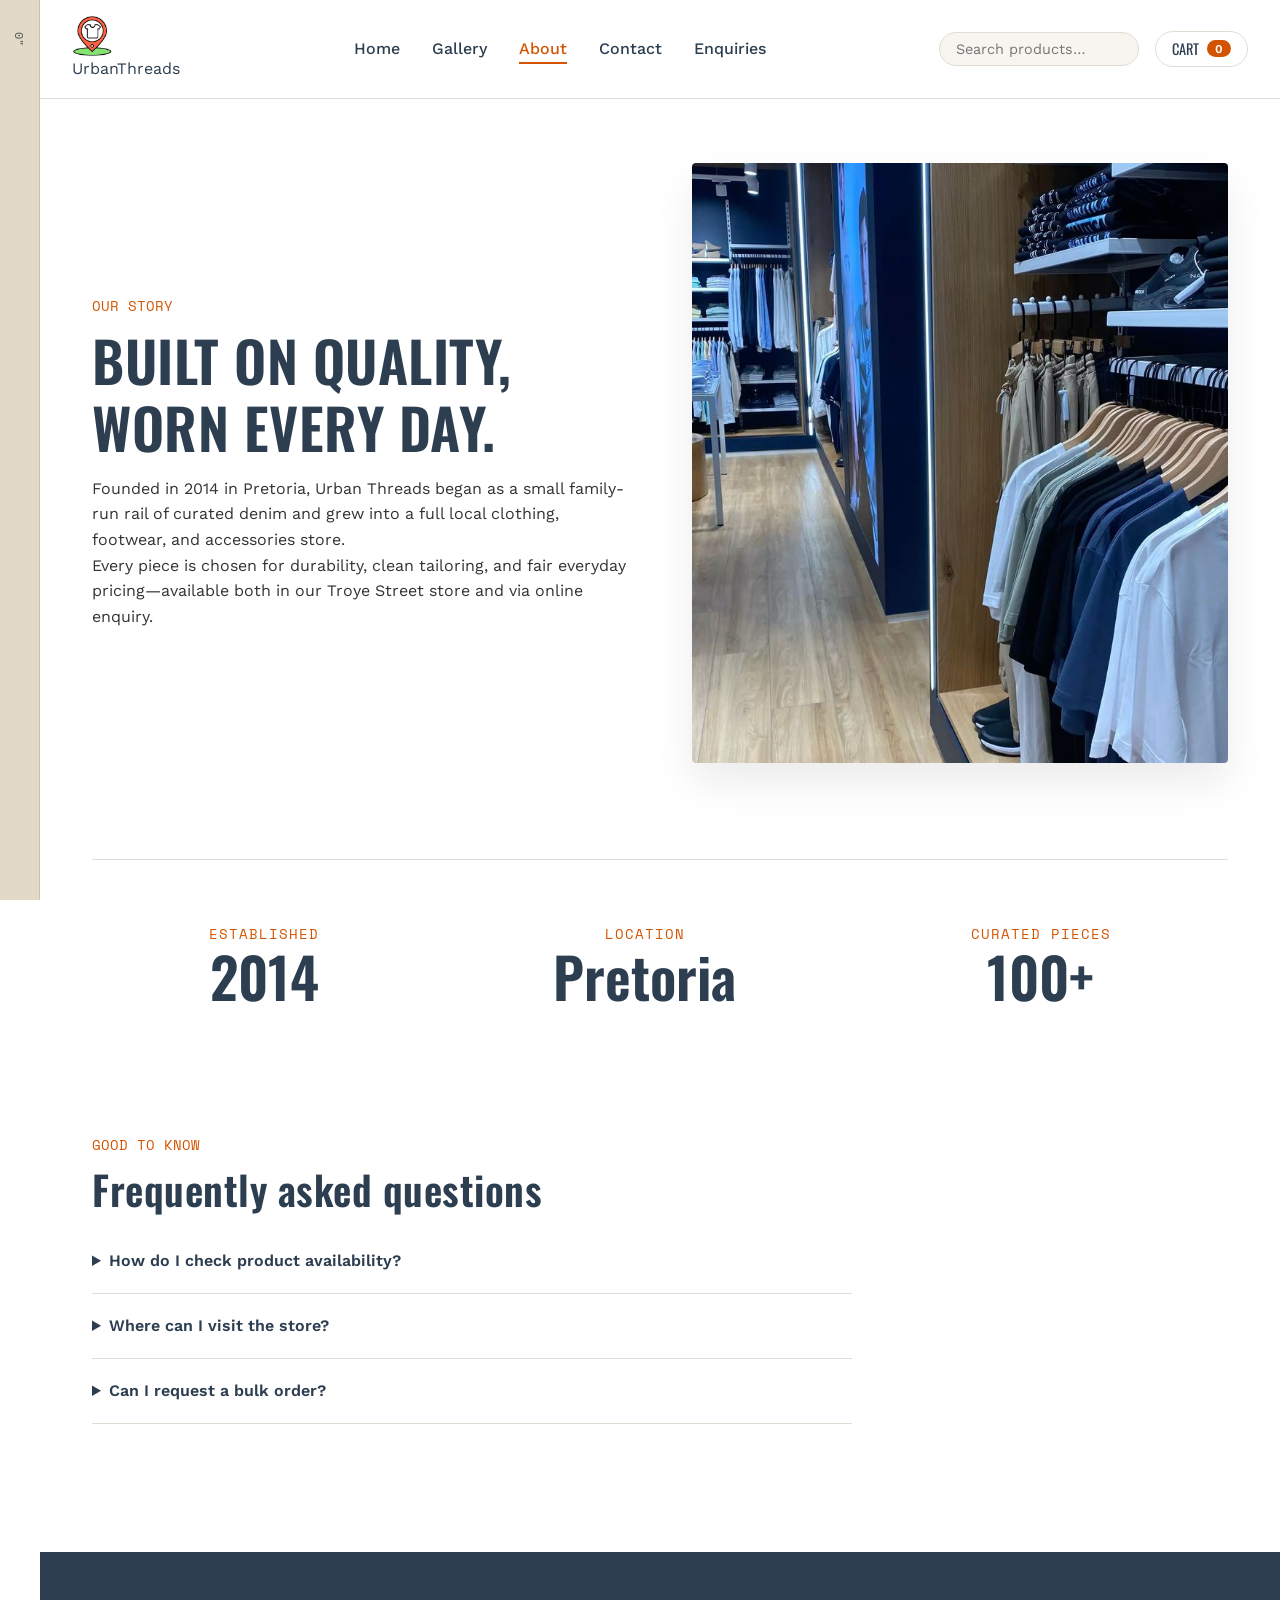
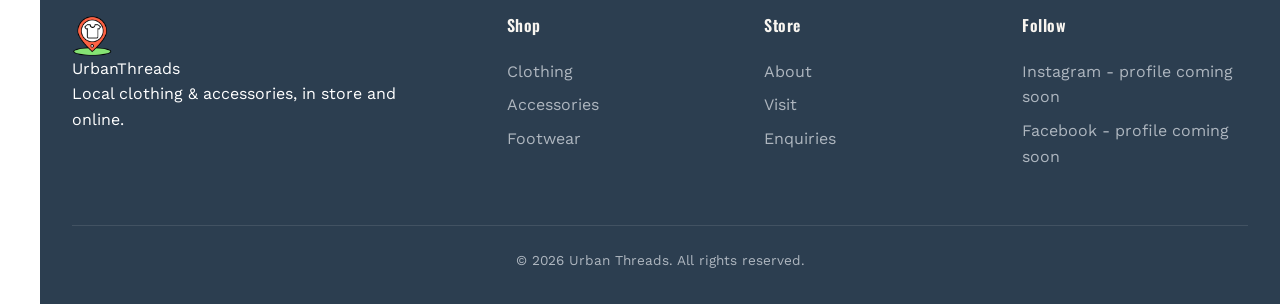
==== commit 9ecd7620: "fix: add store map and hours, restore about section, upgrade lightbox, quote calculator, and contact" ====
--- a/about.html
+++ b/about.html
@@ -7,7 +7,7 @@
   <link rel="preconnect" href="https://fonts.googleapis.com">
   <link href="https://fonts.googleapis.com/css2?family=Oswald:wght@500;600;700&family=Work+Sans:wght@400;500;600&family=Space+Mono:wght@400;700&display=swap" rel="stylesheet">
   <link rel="stylesheet" href="css/style.css">
-	<meta name="keywords" content="Urban Threads, Pretoria clothing, boutique, fashion, local wear">
+	<meta name="keywords" content="About Urban Threads, family-run boutique Pretoria, local clothing store history, Troye Street fashion">
 	<meta name="description" content="Meet Urban Threads, a family-run Pretoria clothing boutique established in 2014, and learn about our locally selected clothing and accessories.">
 	<link rel="canonical" href="https://splendorous-bienenstitch-e1a401.netlify.app/about">
 </head>
@@ -48,6 +48,22 @@
   </header>
 
 	<main id="main-content">
+ <section class="about" aria-labelledby="about-heading">
+<div class="about-copy">
+ <p class="eyebrow">Our Story</p>
+ <h1 id="about-heading">Built on quality, worn every day.</h1>
+ <p>Founded in 2014 in Pretoria, Urban Threads began as a small family-run rail of curated denim and grew into a full local clothing, footwear, and accessories store.</p>
+ <p>Every piece is chosen for durability, clean tailoring, and fair everyday pricing—available both in our Troye Street store and via online enquiry.</p>
+</div>
+<div class="about-media">
+ <img src="images/products/Image6.jpg" alt="Inside the Urban Threads clothing boutique in Pretoria">
+</div>
+<dl class="about-stats">
+ <div><dt>Established</dt><dd>2014</dd></div>
+ <div><dt>Location</dt><dd>Pretoria</dd></div>
+ <div><dt>Curated Pieces</dt><dd>100+</dd></div>
+</dl>
+ </section>
 		 <section class="faq" aria-labelledby="faq-heading">
 				<p class="eyebrow">Good to know</p>
 				<h2 id="faq-heading">Frequently asked questions</h2>
@@ -107,3 +123,4 @@
 	<script defer src="js/script.js"></script>
 </body>
 </html>
+
--- a/css/style.css
+++ b/css/style.css
@@ -862,3 +862,11 @@
 @media (prefers-reduced-motion: reduce) {
   *, *::before, *::after { animation: none !important; transition: none !important; }
 }
+
+/* Lightbox Navigation & Form Feedback Enhancements */
+.lightbox-inner { display: flex; flex-direction: column; align-items: center; gap: .75rem; max-width: 90vw; }
+.lightbox-nav { display: flex; gap: 1rem; align-items: center; }
+.lightbox-nav button { background: var(--primary-color); color: #fff; border: 0; padding: .5rem 1rem; border-radius: 4px; cursor: pointer; font-family: var(--font-heading); }
+.lightbox-nav button:hover { background: var(--accent-color); }
+.form-status { padding: .85rem 1rem; border-radius: 4px; background: #e8f5e9; color: #1b5e20; border-left: 4px solid #2e7d32; margin-top: .5rem; }
+.form-status.is-error { background: #ffebee; color: #b71c1c; border-left-color: #d9534f; }
